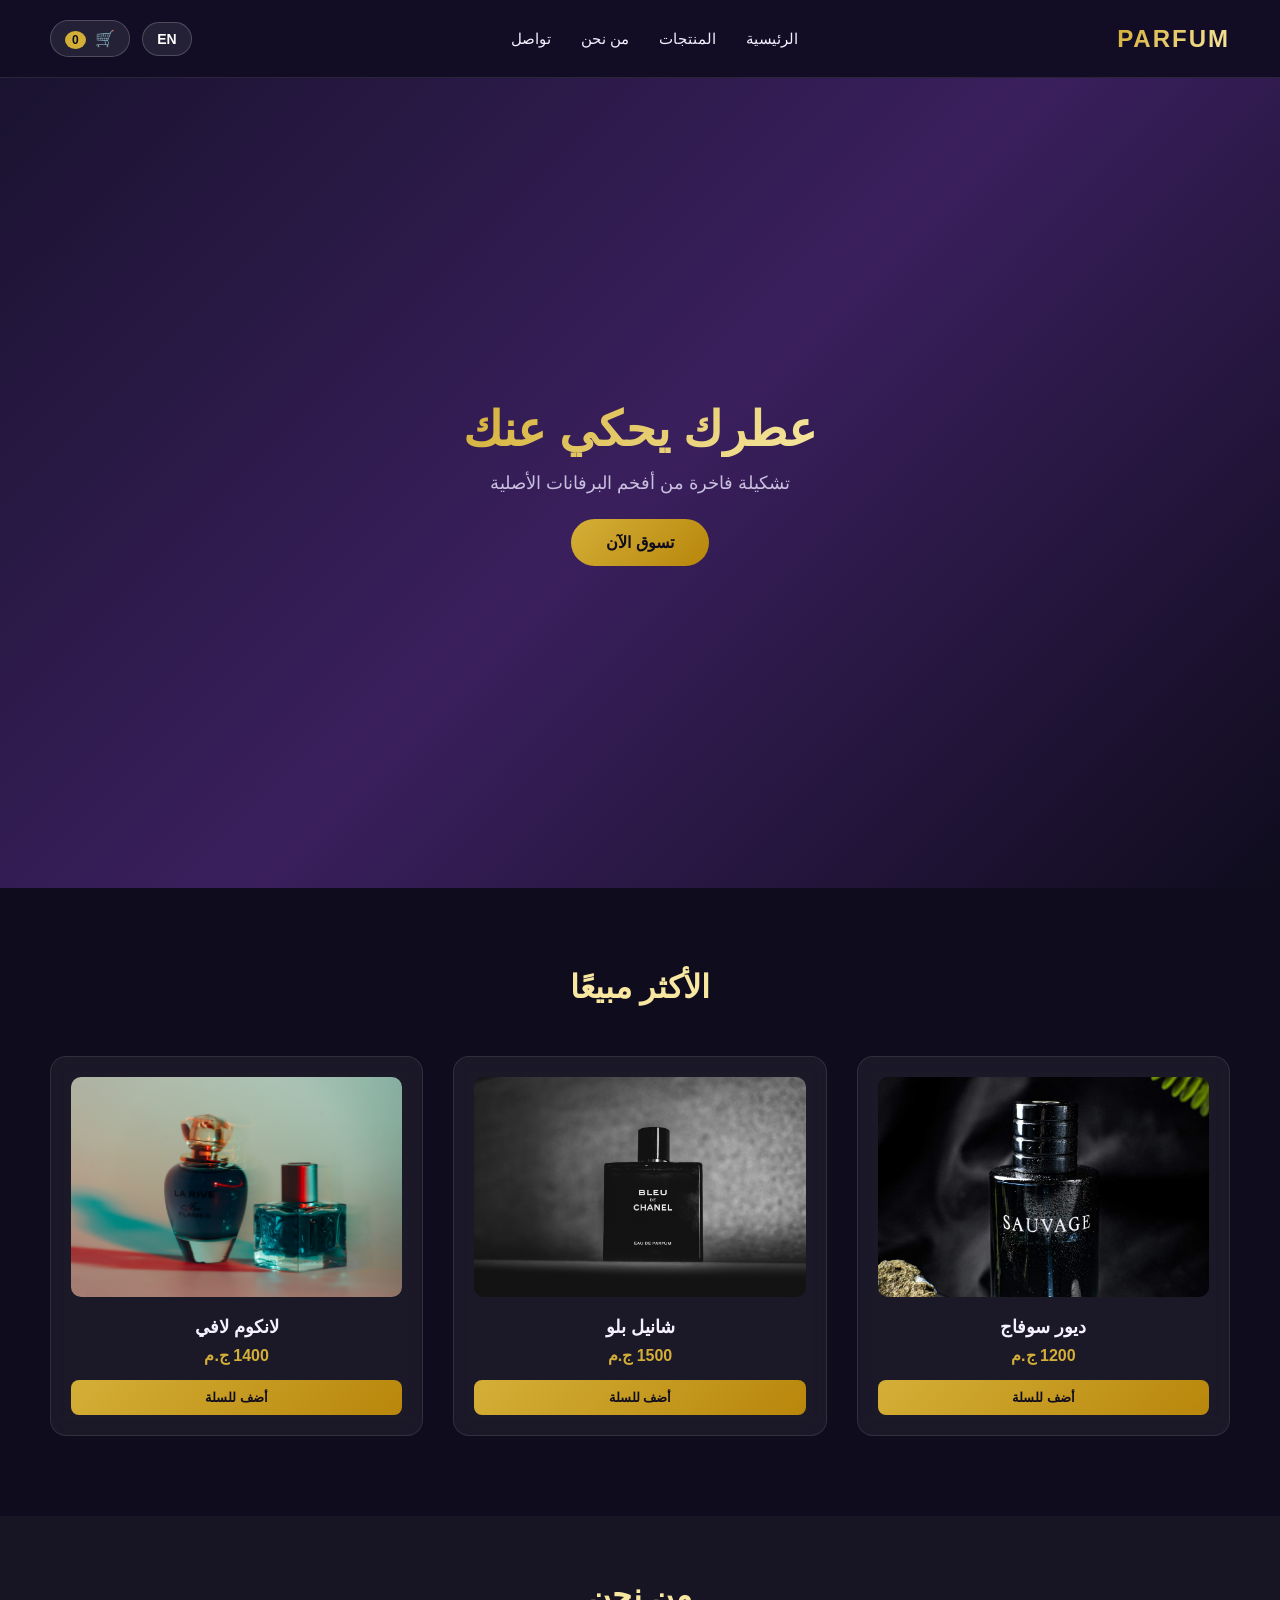
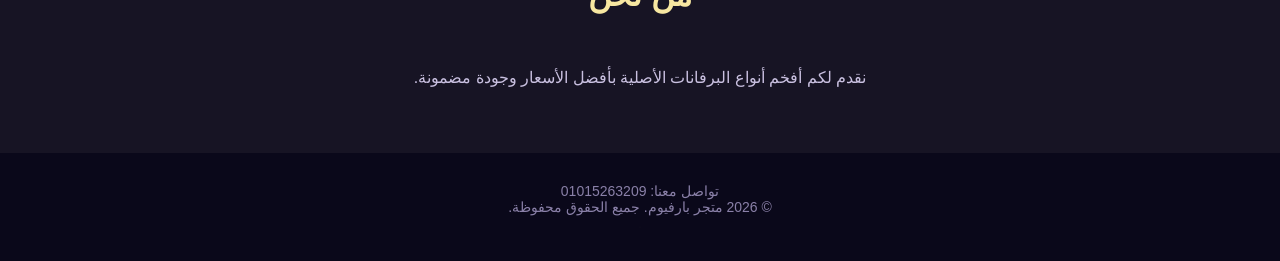
==== index.html @ ea488a66 "Update store" ====
<!DOCTYPE html>
<html lang="ar" dir="rtl" id="htmlRoot">
<head>
  <meta charset="UTF-8">
    <meta name="viewport" content="width=device-width, initial-scale=1.0">

  <title>Dev Masters Store</title>
  <link rel="stylesheet" href="style.css">
</head>
<body>

  <header class="navbar">
    <div class="logo">PARFUM</div>
    <nav class="nav-links">
      <a href="index.html" data-ar="الرئيسية" data-en="Home">الرئيسية</a>
      <a href="products.html" data-ar="المنتجات" data-en="Products">المنتجات</a>
      <a href="#about" data-ar="من نحن" data-en="About">من نحن</a>
      <a href="#contact" data-ar="تواصل" data-en="Contact">تواصل</a>
    </nav>
    <div class="nav-actions">
      <button class="lang-btn" id="langBtn">EN</button>
      <button class="cart-btn" id="cartBtn">
        🛒 <span class="cart-count" id="cartCount">0</span>
      </button>
    </div>
  </header>

  <section class="hero" id="home">
    <div class="hero-content">
      <h1 data-ar="عطرك يحكي عنك" data-en="Your Scent Speaks For You">عطرك يحكي عنك</h1>
      <p data-ar="تشكيلة فاخرة من أفخم البرفانات الأصلية" data-en="A luxury collection of the finest original perfumes">تشكيلة فاخرة من أفخم البرفانات الأصلية</p>
      <a href="products.html" class="btn-primary" data-ar="تسوق الآن" data-en="Shop Now">تسوق الآن</a>
    </div>
  </section>

  <section class="products" id="trending">
    <h2 class="section-title" data-ar="الأكثر مبيعًا" data-en="Trending Now">الأكثر مبيعًا</h2>
    <div class="products-grid" id="trendingGrid"></div>
  </section>

  <section class="about" id="about">
    <h2 class="section-title" data-ar="من نحن" data-en="About Us">من نحن</h2>
    <p data-ar="نقدم لكم أفخم أنواع البرفانات الأصلية بأفضل الأسعار وجودة مضمونة." data-en="We offer the finest original perfumes at the best prices with guaranteed quality.">نقدم لكم أفخم أنواع البرفانات الأصلية بأفضل الأسعار وجودة مضمونة.</p>
  </section>

  <footer id="contact">
    <p data-ar="تواصل معنا: 01015263209" data-en="Contact us: 01015263209">تواصل معنا: 01015263209</p>
      <p data-ar="© 2026 متجر بارفيوم. جميع الحقوق محفوظة." data-en="© 2026 Parfum Store. All rights reserved.">© 2026 متجر بارفيوم. جميع الحقوق محفوظة.</p>
     
      <a href="admin.html" class="hidden-link">.</a>

    </footer>

  <div class="cart-overlay" id="cartOverlay"></div>
  <aside class="cart-drawer" id="cartDrawer">
    <div class="cart-header">
      <h3 data-ar="سلة المشتريات" data-en="Shopping Cart">سلة المشتريات</h3>
      <button class="close-cart" id="closeCart">✕</button>
    </div>
    <div class="cart-items" id="cartItems">
      <p class="empty-cart" data-ar="السلة فارغة" data-en="Cart is empty">السلة فارغة</p>
    </div>
    <div class="cart-footer">
      <div class="cart-total">
        <span data-ar="الإجمالي:" data-en="Total:">الإجمالي:</span>
        <span id="cartTotal">0 ج.م</span>
      </div>
      <button class="checkout-btn" data-ar="إتمام الشراء" data-en="Checkout">إتمام الشراء</button>
    </div>
  </aside>

  <div class="modal-overlay" id="checkoutOverlay"></div>
  <div class="checkout-modal" id="checkoutModal">
    <div class="modal-header">
      <h3 data-ar="إتمام الطلب" data-en="Complete Order">إتمام الطلب</h3>
      <button class="close-modal" id="closeCheckout">✕</button>
    </div>
    <form id="checkoutForm" class="checkout-form">
      <label data-ar="الاسم" data-en="Name">الاسم</label>
      <input type="text" id="custName" required>

      <label data-ar="رقم التليفون" data-en="Phone Number">رقم التليفون</label>
      <input type="tel" id="custPhone" required>

      <label data-ar="طريقة الاستلام" data-en="Delivery Method">طريقة الاستلام</label>
      <div class="radio-group">
        <label><input type="radio" name="deliveryMethod" value="delivery" checked> <span data-ar="توصيل (+30 ج.م)" data-en="Delivery (+30 EGP)">توصيل (+30 ج.م)</span></label>
        <label><input type="radio" name="deliveryMethod" value="pickup"> <span data-ar="استلام من المحل (مجانًا)" data-en="Pickup from store (Free)">استلام من المحل (مجانًا)</span></label>
      </div>

      <div id="addressField">
        <label data-ar="العنوان" data-en="Address">العنوان</label>
        <input type="text" id="custAddress" required>
      </div>

      <label data-ar="طريقة الدفع" data-en="Payment Method">طريقة الدفع</label>
      <div class="radio-group">
        <label><input type="radio" name="paymentMethod" value="cash" checked> <span data-ar="دفع نقدي" data-en="Cash">دفع نقدي</span></label>
        <label><input type="radio" name="paymentMethod" value="wallet"> <span data-ar="محفظة إلكترونية" data-en="E-Wallet">محفظة إلكترونية</span></label>
      </div>

      <div class="modal-total">
        <span data-ar="الإجمالي:" data-en="Total:">الإجمالي:</span>
        <span id="modalTotal">0 ج.م</span>
      </div>

      <button type="submit" class="btn-primary" data-ar="تأكيد الطلب" data-en="Confirm Order">تأكيد الطلب</button>
    </form>
  </div>

  <script src="store.js"></script>
  <script src="script.js"></script>
</body>
</html>
---- style.css ----
* {
  margin: 0;
  padding: 0;
  box-sizing: border-box;
  font-family: 'Segoe UI', Tahoma, sans-serif;
}



body {
  background: #0f0c1d;
  color: #f5f0ff;
}

/* Navbar */
.navbar {
  display: flex;
  justify-content: space-between;
  align-items: center;
  padding: 20px 50px;
  background: rgba(20, 15, 40, 0.7);
  backdrop-filter: blur(10px);
  position: sticky;
  top: 0;
  z-index: 100;
  border-bottom: 1px solid rgba(255,255,255,0.1);
}

.logo {
  font-size: 24px;
  font-weight: bold;
  letter-spacing: 2px;
  background: linear-gradient(135deg, #d4af37, #f7e7a1);
  -webkit-background-clip: text;
  -webkit-text-fill-color: transparent;
}

.nav-links {
  display: flex;
  gap: 30px;
}

.nav-links a {
  color: #f5f0ff;
  text-decoration: none;
  font-size: 15px;
  transition: color 0.3s;
}

.nav-links a:hover {
  color: #d4af37;
}

.nav-actions {
  display: flex;
  align-items: center;
  gap: 12px;
}

.lang-btn {
  background: rgba(255,255,255,0.08);
  border: 1px solid rgba(255,255,255,0.2);
  color: #fff;
  padding: 8px 14px;
  border-radius: 30px;
  cursor: pointer;
  font-size: 14px;
  font-weight: bold;
  transition: background 0.3s;
}

.lang-btn:hover {
  background: rgba(212, 175, 55, 0.2);
}

.cart-btn {
  background: rgba(255,255,255,0.08);
  border: 1px solid rgba(255,255,255,0.2);
  color: #fff;
  padding: 8px 14px;
  border-radius: 30px;
  cursor: pointer;
  font-size: 16px;
  position: relative;
}

.cart-count {
  background: #d4af37;
  color: #0f0c1d;
  border-radius: 50%;
  padding: 2px 7px;
  font-size: 12px;
  font-weight: bold;
  margin-right: 5px;
}

/* Hero */
.hero {
  height: 90vh;
  display: flex;
  align-items: center;
  justify-content: center;
  text-align: center;
  background: linear-gradient(135deg, #1a1330, #3a1f5d, #0f0c1d);
}

.hero-content h1 {
  font-size: 48px;
  margin-bottom: 15px;
  background: linear-gradient(135deg, #d4af37, #f7e7a1);
  -webkit-background-clip: text;
  -webkit-text-fill-color: transparent;
}

.hero-content p {
  font-size: 18px;
  color: #c9c0e0;
  margin-bottom: 25px;
}

.btn-primary {
  display: inline-block;
  padding: 14px 35px;
  background: linear-gradient(135deg, #d4af37, #b8860b);
  color: #0f0c1d;
  text-decoration: none;
  border-radius: 30px;
  font-weight: bold;
  transition: transform 0.3s;
}

.btn-primary:hover {
  transform: translateY(-3px);
}

/* Products (shared: homepage trending + products page) */
.products,
.products-page {
  padding: 80px 50px;
}

.section-title {
  text-align: center;
  font-size: 32px;
  margin-bottom: 50px;
  color: #f7e7a1;
}

.products-grid {
  display: grid;
  grid-template-columns: repeat(auto-fit, minmax(250px, 1fr));
  gap: 30px;
}

.product-card {
  background: rgba(255,255,255,0.05);
  border: 1px solid rgba(255,255,255,0.1);
  border-radius: 16px;
  padding: 20px;
  text-align: center;
  backdrop-filter: blur(8px);
  transition: transform 0.3s, box-shadow 0.3s;
}

.product-card.hidden {
  display: none;
}

.product-card:hover {
  transform: translateY(-8px);
  box-shadow: 0 15px 30px rgba(212, 175, 55, 0.2);
}

.product-card img {
  width: 100%;
  height: 220px;
  object-fit: cover;
  border-radius: 10px;
  margin-bottom: 15px;
}

.product-card h3 {
  margin-bottom: 8px;
  font-size: 18px;
}

.price {
  color: #d4af37;
  font-weight: bold;
  margin-bottom: 15px;
}

.add-to-cart {
  width: 100%;
  padding: 10px;
  background: linear-gradient(135deg, #d4af37, #b8860b);
  border: none;
  border-radius: 8px;
  color: #0f0c1d;
  font-weight: bold;
  cursor: pointer;
  transition: opacity 0.3s;
}

.add-to-cart:hover {
  opacity: 0.85;
}

/* Filter bar */
.filter-bar {
  display: flex;
  justify-content: center;
  gap: 15px;
  margin-bottom: 40px;
  flex-wrap: wrap;
}

.filter-btn {
  background: rgba(255,255,255,0.05);
  border: 1px solid rgba(255,255,255,0.15);
  color: #c9c0e0;
  padding: 10px 24px;
  border-radius: 30px;
  cursor: pointer;
  font-size: 14px;
  transition: all 0.3s;
}

.filter-btn:hover {
  border-color: #d4af37;
  color: #d4af37;
}

.filter-btn.active {
  background: linear-gradient(135deg, #d4af37, #b8860b);
  color: #0f0c1d;
  font-weight: bold;
  border-color: transparent;
}

/* About */
.about {
  padding: 60px 50px;
  text-align: center;
  background: rgba(255,255,255,0.03);
}

.about p {
  max-width: 600px;
  margin: 0 auto;
  color: #c9c0e0;
  line-height: 1.8;
}

/* Footer */
footer {
  text-align: center;
  padding: 30px;
  background: #0a081a;
  color: #8a80a8;
  font-size: 14px;
}

/* Cart Drawer */
.cart-overlay {
  position: fixed;
  inset: 0;
  background: rgba(0,0,0,0.5);
  backdrop-filter: blur(3px);
  opacity: 0;
  visibility: hidden;
  transition: opacity 0.3s;
  z-index: 200;
}

.cart-overlay.active {
  opacity: 1;
  visibility: visible;
}

.cart-drawer {
  position: fixed;
  top: 0;
  right: -400px;
  width: 380px;
  max-width: 90vw;
  height: 100vh;
  background: rgba(20, 15, 40, 0.9);
  backdrop-filter: blur(15px);
  border-left: 1px solid rgba(255,255,255,0.1);
  z-index: 300;
  transition: right 0.4s ease;
  display: flex;
  flex-direction: column;
}

.cart-drawer.active {
  right: 0;
}

.cart-header {
  display: flex;
  justify-content: space-between;
  align-items: center;
  padding: 20px;
  border-bottom: 1px solid rgba(255,255,255,0.1);
}

.close-cart {
  background: none;
  border: none;
  color: #fff;
  font-size: 20px;
  cursor: pointer;
}

.cart-items {
  flex: 1;
  overflow-y: auto;
  padding: 20px;
}

.empty-cart {
  color: #8a80a8;
  text-align: center;
  margin-top: 40px;
}

.cart-item {
  display: flex;
  justify-content: space-between;
  align-items: center;
  padding: 12px 0;
  border-bottom: 1px solid rgba(255,255,255,0.08);
}

.cart-item-info h4 {
  font-size: 15px;
  margin-bottom: 4px;
}

.cart-item-info span {
  color: #d4af37;
  font-size: 14px;
}

.remove-item {
  background: none;
  border: none;
  color: #ff6b6b;
  cursor: pointer;
  font-size: 16px;
}

.cart-footer {
  padding: 20px;
  border-top: 1px solid rgba(255,255,255,0.1);
}

.cart-total {
  display: flex;
  justify-content: space-between;
  margin-bottom: 15px;
  font-size: 17px;
  font-weight: bold;
}

.checkout-btn {
  width: 100%;
  padding: 14px;
  background: linear-gradient(135deg, #d4af37, #b8860b);
  border: none;
  border-radius: 8px;
  color: #0f0c1d;
  font-weight: bold;
  cursor: pointer;
}
.hidden { display: none !important; }

/* Checkout Modal */
.modal-overlay {
  position: fixed;
  inset: 0;
  background: rgba(0,0,0,0.6);
  backdrop-filter: blur(3px);
  opacity: 0;
  visibility: hidden;
  transition: opacity 0.3s;
  z-index: 400;
}
.modal-overlay.active { opacity: 1; visibility: visible; }

.checkout-modal {
  position: fixed;
  top: 50%;
  left: 50%;
  transform: translate(-50%, -50%) scale(0.95);
  width: 420px;
  max-width: 90vw;
  max-height: 85vh;
  overflow-y: auto;
  background: rgba(20,15,40,0.95);
  backdrop-filter: blur(15px);
  border: 1px solid rgba(255,255,255,0.1);
  border-radius: 16px;
  z-index: 500;
  opacity: 0;
  visibility: hidden;
  transition: opacity 0.3s, transform 0.3s;
}
.checkout-modal.active {
  opacity: 1;
  visibility: visible;
  transform: translate(-50%, -50%) scale(1);
}

.modal-header {
  display: flex;
  justify-content: space-between;
  align-items: center;
  padding: 20px;
  border-bottom: 1px solid rgba(255,255,255,0.1);
}

.close-modal {
  background: none;
  border: none;
  color: #fff;
  font-size: 20px;
  cursor: pointer;
}

.checkout-form {
  padding: 20px;
  display: flex;
  flex-direction: column;
  gap: 12px;
}

.checkout-form label {
  font-size: 14px;
  color: #c9c0e0;
}

.checkout-form input[type="text"],
.checkout-form input[type="tel"] {
  padding: 10px 12px;
  border-radius: 8px;
  border: 1px solid rgba(255,255,255,0.15);
  background: rgba(255,255,255,0.05);
  color: #fff;
  font-size: 14px;
}

.radio-group {
  display: flex;
  flex-direction: column;
  gap: 8px;
}

.radio-group label {
  display: flex;
  align-items: center;
  gap: 8px;
  color: #f5f0ff;
  font-size: 14px;
  cursor: pointer;
}

.modal-total {
  display: flex;
  justify-content: space-between;
  font-size: 17px;
  font-weight: bold;
  padding-top: 10px;
  border-top: 1px solid rgba(255,255,255,0.1);
}

/* Admin page */
.admin-page {
  min-height: 100vh;
  display: flex;
  align-items: center;
  justify-content: center;
  padding: 20px;
}

.login-screen { width: 100%; display: flex; justify-content: center; }

.login-form {
  background: rgba(255,255,255,0.05);
  border: 1px solid rgba(255,255,255,0.1);
  backdrop-filter: blur(10px);
  padding: 40px;
  border-radius: 16px;
  width: 340px;
  max-width: 90vw;
  display: flex;
  flex-direction: column;
  gap: 15px;
  text-align: center;
}

.login-form input {
  padding: 12px;
  border-radius: 8px;
  border: 1px solid rgba(255,255,255,0.15);
  background: rgba(255,255,255,0.05);
  color: #fff;
}

.login-error { color: #ff6b6b; font-size: 13px; min-height: 16px; }

.dashboard { width: 100%; max-width: 900px; }

.admin-header {
  display: flex;
  justify-content: space-between;
  align-items: center;
  flex-wrap: wrap;
  gap: 15px;
  margin-bottom: 30px;
}

.admin-tabs { display: flex; gap: 10px; }

.admin-tab {
  background: rgba(255,255,255,0.05);
  border: 1px solid rgba(255,255,255,0.15);
  color: #c9c0e0;
  padding: 10px 20px;
  border-radius: 30px;
  cursor: pointer;
}

.admin-tab.active {
  background: linear-gradient(135deg, #d4af37, #b8860b);
  color: #0f0c1d;
  font-weight: bold;
  border-color: transparent;
}

.admin-section h3 { margin: 20px 0 15px; color: #f7e7a1; }

.empty-state { color: #8a80a8; text-align: center; padding: 30px; }

.order-card {
  background: rgba(255,255,255,0.05);
  border: 1px solid rgba(255,255,255,0.1);
  border-radius: 12px;
  padding: 15px 20px;
  margin-bottom: 15px;
}

.order-header {
  display: flex;
  justify-content: space-between;
  margin-bottom: 8px;
  font-size: 14px;
  color: #c9c0e0;
}

.order-items { list-style: none; margin: 10px 0; font-size: 14px; color: #c9c0e0; }

.order-total { font-weight: bold; color: #d4af37; margin-top: 8px; }

.admin-products-list { display: flex; flex-direction: column; gap: 12px; margin-bottom: 30px; }

.admin-product-row {
  display: flex;
  align-items: center;
  gap: 15px;
  background: rgba(255,255,255,0.05);
  border: 1px solid rgba(255,255,255,0.1);
  border-radius: 10px;
  padding: 10px 15px;
}

.admin-product-row img { width: 50px; height: 50px; object-fit: cover; border-radius: 8px; }

.admin-product-info { flex: 1; display: flex; flex-direction: column; }

.admin-product-info span { font-size: 13px; color: #8a80a8; }

.delete-btn {
  background: rgba(255,107,107,0.15);
  border: 1px solid #ff6b6b;
  color: #ff6b6b;
  padding: 8px 16px;
  border-radius: 8px;
  cursor: pointer;
}

.add-product-form {
  display: flex;
  flex-direction: column;
  gap: 12px;
  background: rgba(255,255,255,0.05);
  border: 1px solid rgba(255,255,255,0.1);
  border-radius: 12px;
  padding: 20px;
}

.add-product-form input,
.add-product-form select {
  padding: 10px 12px;
  border-radius: 8px;
  border: 1px solid rgba(255,255,255,0.15);
  background: rgba(20,15,40,0.6);
  color: #fff;
}

.checkbox-label { display: flex; align-items: center; gap: 8px; color: #c9c0e0; font-size: 14px; }
.status-badge {
  display: inline-block;
  padding: 4px 12px;
  border-radius: 20px;
  font-size: 12px;
  font-weight: bold;
  margin-bottom: 10px;
  
}

.status-pending {
  background: rgba(255, 193, 7, 0.15);
  color: #ffc107;
  border: 1px solid #ffc107;
}

.status-completed {
  background: rgba(76, 175, 80, 0.15);
  color: #4caf50;
  border: 1px solid #4caf50;
}

.order-completed {
  opacity: 0.7;
}

.toggle-status-btn {
  margin-top: 12px;
  width: 100%;
  padding: 10px;
  background: rgba(255,255,255,0.08);
  border: 1px solid rgba(255,255,255,0.2);
  color: #fff;
  border-radius: 8px;
  cursor: pointer;
  font-size: 13px;
}

.toggle-status-btn:hover {
  border-color: #d4af37;
  color: #d4af37;
}

.order-filter-btn {
  background: rgba(255,255,255,0.05);
  border: 1px solid rgba(255,255,255,0.15);
  color: #c9c0e0;
  padding: 8px 18px;
  border-radius: 30px;
  cursor: pointer;
  font-size: 13px;
}

.order-filter-btn.active {
  background: linear-gradient(135deg, #d4af37, #b8860b);
  color: #0f0c1d;
  font-weight: bold;
  border-color: transparent;
}
/* =========================================================
   RESPONSIVE DESIGN - MOBILE & TABLET
   ========================================================= */

/* ---------- Tablets ---------- */
/* =========================================================
   RESPONSIVE DESIGN
   ========================================================= */

html {
  width: 100%;
  max-width: 100%;
  -webkit-text-size-adjust: 100%;
  text-size-adjust: 100%;
}

body {
  width: 100%;
  max-width: 100%;
  min-width: 0;
  overflow-x: hidden;
}


/* =========================================================
   TABLET
   ========================================================= */

@media (max-width: 900px) {

  .navbar {
    padding: 18px 25px;
  }

  .nav-links {
    gap: 20px;
  }

  .nav-links a {
    font-size: 15px;
  }

  .hero {
    height: 75vh;
    min-height: 550px;
    padding: 30px;
  }

  .hero-content h1 {
    font-size: 44px;
  }

  .hero-content p {
    font-size: 18px;
  }

  .products,
  .products-page {
    padding: 70px 30px;
  }

  .products-grid {
    grid-template-columns: repeat(2, minmax(0, 1fr));
    gap: 22px;
  }

  .about {
    padding: 65px 30px;
  }

  .admin-page {
    padding: 25px;
  }
}


/* =========================================================
   MOBILE
   ========================================================= */

@media (max-width: 600px) {

  /* ---------- Navbar ---------- */

  .navbar {
    width: 100%;
    padding: 15px 16px;
    display: flex;
    flex-wrap: wrap;
    gap: 14px;
  }

  .logo {
    font-size: 23px;
  }

  .nav-actions {
    gap: 8px;
  }

  .lang-btn,
  .cart-btn {
    padding: 9px 12px;
    font-size: 14px;
  }

  .nav-links {
    order: 3;
    width: 100%;
    display: flex;
    justify-content: center;
    align-items: center;
    gap: 18px;
    flex-wrap: wrap;
  }

  .nav-links a {
    font-size: 15px;
    white-space: nowrap;
  }


  /* ---------- Hero ---------- */

  .hero {
    width: 100%;
    height: 72vh;
    min-height: 500px;
    padding: 30px 20px;
  }

  .hero-content {
    width: 100%;
    max-width: 500px;
  }

  .hero-content h1 {
    font-size: 36px;
    line-height: 1.35;
    margin-bottom: 16px;
  }

  .hero-content p {
    font-size: 17px;
    line-height: 1.8;
    margin-bottom: 25px;
  }

  .btn-primary {
    padding: 13px 28px;
    font-size: 15px;
  }


  /* ---------- Products ---------- */

  .products,
  .products-page {
    width: 100%;
    padding: 55px 16px;
  }

  .section-title {
    font-size: 29px;
    line-height: 1.4;
    margin-bottom: 30px;
  }

  .products-grid {
    width: 100%;
    grid-template-columns: 1fr;
    gap: 20px;
  }

  .product-card {
    width: 100%;
    min-width: 0;
    padding: 18px;
  }

  .product-card img {
    width: 100%;
    height: 250px;
    object-fit: cover;
  }

  .product-card h3 {
    font-size: 19px;
  }

  .price {
    font-size: 16px;
  }

  .add-to-cart {
    padding: 12px;
    font-size: 15px;
  }


  /* ---------- Filters ---------- */

  .filter-bar {
    width: 100%;
    gap: 9px;
    margin-bottom: 30px;
  }

  .filter-btn {
    padding: 10px 16px;
    font-size: 14px;
  }


  /* ---------- About ---------- */

  .about {
    width: 100%;
    padding: 55px 20px;
  }

  .about p {
    width: 100%;
    max-width: 600px;
    font-size: 16px;
    line-height: 1.9;
  }


  /* ---------- Footer ---------- */

  footer {
    padding: 30px 18px;
  }

  footer p {
    font-size: 14px;
    line-height: 1.8;
  }


  /* =========================================================
     CART
     ========================================================= */

  .cart-drawer {
    width: 100%;
    max-width: 100%;
    right: -100%;
  }

  .cart-drawer.active {
    right: 0;
  }

  .cart-header {
    padding: 18px;
  }

  .cart-header h3 {
    font-size: 19px;
  }

  .cart-items {
    padding: 18px;
  }

  .cart-item-info h4 {
    font-size: 16px;
  }

  .cart-item-info span {
    font-size: 14px;
  }

  .cart-footer {
    padding: 18px;
  }

  .cart-total {
    font-size: 16px;
  }

  .checkout-btn {
    padding: 14px;
    font-size: 15px;
  }


  /* =========================================================
     CHECKOUT
     ========================================================= */

  .checkout-modal {
    width: calc(100% - 24px);
    max-width: 500px;
    max-height: 90vh;
    overflow-y: auto;
  }

  .modal-header {
    padding: 18px;
  }

  .modal-header h3 {
    font-size: 20px;
  }

  .checkout-form {
    padding: 18px;
    gap: 11px;
  }

  .checkout-form label {
    font-size: 15px;
  }

  .checkout-form input[type="text"],
  .checkout-form input[type="tel"] {
    width: 100%;
    min-height: 44px;
    font-size: 16px;
  }

  .radio-group label {
    font-size: 15px;
    line-height: 1.6;
  }

  .modal-total {
    font-size: 17px;
  }


  /* =========================================================
     ADMIN
     ========================================================= */

  .admin-page {
    width: 100%;
    min-height: 100vh;
    padding: 15px;
  }

  .login-form {
    width: 100%;
    max-width: 380px;
    padding: 28px 20px;
  }

  .login-form h2 {
    font-size: 23px;
  }

  .login-form input {
    width: 100%;
    min-height: 44px;
    font-size: 16px;
  }

  .login-form .btn-primary {
    width: 100%;
  }

  .dashboard {
    width: 100%;
    max-width: 100%;
  }

  .admin-header {
    width: 100%;
    flex-direction: column;
    align-items: stretch;
    gap: 15px;
  }

  .admin-header h2 {
    font-size: 23px;
    text-align: center;
  }

  .admin-tabs {
    width: 100%;
    display: flex;
  }

  .admin-tab {
    flex: 1;
    padding: 11px 8px;
    font-size: 14px;
  }

  .admin-section {
    width: 100%;
    padding: 18px 14px;
  }

  .admin-section h3 {
    font-size: 20px;
  }

  .order-header {
    gap: 10px;
    flex-wrap: wrap;
    font-size: 14px;
  }

  .order-card {
    padding: 16px;
  }

  .order-card p,
  .order-items {
    font-size: 14px;
    line-height: 1.7;
  }

  .order-filter-btn {
    padding: 10px 15px;
    font-size: 14px;
  }

  .add-product-form {
    width: 100%;
  }

  .add-product-form input,
  .add-product-form select {
    width: 100%;
    min-height: 44px;
    font-size: 16px;
  }

  .admin-product-row {
    gap: 12px;
    padding: 10px;
  }

  .admin-product-row img {
    width: 48px;
    height: 48px;
    flex-shrink: 0;
  }

  .admin-product-info {
    min-width: 0;
  }

  .admin-product-info strong {
    font-size: 14px;
  }

  .admin-product-info span {
    font-size: 12px;
  }

  .delete-btn {
    padding: 8px 12px;
    flex-shrink: 0;
  }
}


/* =========================================================
   SMALL PHONES
   ========================================================= */

@media (max-width: 380px) {

  .navbar {
    padding: 13px 12px;
  }

  .logo {
    font-size: 21px;
  }

  .nav-links {
    gap: 13px;
  }

  .nav-links a {
    font-size: 14px;
  }

  .hero {
    min-height: 470px;
    padding: 25px 15px;
  }

  .hero-content h1 {
    font-size: 32px;
  }

  .hero-content p {
    font-size: 16px;
  }

  .products,
  .products-page {
    padding: 50px 13px;
  }

  .section-title {
    font-size: 27px;
  }

  .product-card img {
    height: 230px;
  }

  .about {
    padding: 50px 16px;
  }

  .about p {
    font-size: 15px;
  }

  .filter-btn {
    padding: 9px 13px;
    font-size: 13px;
  }
}

  /* =========================================================
     ADMIN / DASHBOARD
     ========================================================= */

  .admin-page {
    padding: 12px;
  }

  .login-screen {
    padding: 15px;
  }

  .login-form {
    width: 100%;
    max-width: 360px;
    box-sizing: border-box;
    padding: 25px 20px;
  }

  .login-form h2 {
    font-size: 22px;
  }

  .login-form input {
    width: 100%;
    box-sizing: border-box;
  }

  .login-form .btn-primary {
    width: 100%;
  }


  /* ADMIN HEADER */

  .admin-header {
    flex-direction: column;
    align-items: stretch;
    gap: 15px;
  }

  .admin-header h2 {
    font-size: 23px;
    text-align: center;
  }

  .admin-tabs {
    width: 100%;
    display: flex;
  }

  .admin-tab {
    flex: 1;
    padding: 11px 8px;
    font-size: 13px;
  }


  /* ADMIN SECTIONS */

  .admin-section {
    padding: 18px 14px;
    margin-top: 15px;
  }

  .admin-section h3 {
    font-size: 19px;
  }


  /* ORDER FILTER */

  .order-filter-btn {
    padding: 9px 13px;
    font-size: 13px;
  }


  /* ADD PRODUCT FORM */

  .add-product-form {
    display: flex;
    flex-direction: column;
    gap: 12px;
  }

  .add-product-form input,
  .add-product-form select,
  .add-product-form button {
    width: 100%;
    box-sizing: border-box;
  }

  .checkbox-label {
    font-size: 13px;
    line-height: 1.6;
    width: 50px;
    height: 50px;
  }


  /* ADMIN PRODUCTS */

  .admin-products-list {
    grid-template-columns: 1fr;
    gap: 15px;
  }
}


/* ---------- Very Small Phones ---------- */
@media (max-width: 380px) {

  .navbar {
    padding: 12px;
  }

  .nav-links {
    gap: 10px;
  }

  .nav-links a {
    font-size: 12px;
  }

  .hero-content h1 {
    font-size: 29px;
  }

  .hero-content p {
    font-size: 14px;
  }

  .section-title {
    font-size: 24px;
  }

  .filter-btn {
    padding: 8px 11px;
    font-size: 12px;
  }

  .admin-page {
    padding: 8px;
  }

  .admin-section {
    padding: 15px 10px;
  }
}
/* =========================================================
   RESPONSIVE DESIGN
   ========================================================= */

html {
  width: 100%;
  max-width: 100%;
  -webkit-text-size-adjust: 100%;
  text-size-adjust: 100%;
}

body {
  width: 100%;
  max-width: 100%;
  min-width: 0;
  overflow-x: hidden;
}


/* =========================================================
   TABLET
   ========================================================= */

@media (max-width: 900px) {

  .navbar {
    padding: 18px 25px;
  }

  .nav-links {
    gap: 20px;
  }

  .nav-links a {
    font-size: 15px;
  }

  .hero {
    height: 75vh;
    min-height: 550px;
    padding: 30px;
  }

  .hero-content h1 {
    font-size: 44px;
  }

  .hero-content p {
    font-size: 18px;
  }

  .products,
  .products-page {
    padding: 70px 30px;
  }

  .products-grid {
    grid-template-columns: repeat(2, minmax(0, 1fr));
    gap: 22px;
  }

  .about {
    padding: 65px 30px;
  }

  .admin-page {
    padding: 25px;
  }
}


/* =========================================================
   MOBILE
   ========================================================= */

@media (max-width: 600px) {

  /* ---------- Navbar ---------- */

  .navbar {
    width: 100%;
    padding: 15px 16px;
    display: flex;
    flex-wrap: wrap;
    gap: 14px;
  }

  .logo {
    font-size: 23px;
  }

  .nav-actions {
    gap: 8px;
  }

  .lang-btn,
  .cart-btn {
    padding: 9px 12px;
    font-size: 14px;
  }

  .nav-links {
    order: 3;
    width: 100%;
    display: flex;
    justify-content: center;
    align-items: center;
    gap: 18px;
    flex-wrap: wrap;
  }

  .nav-links a {
    font-size: 15px;
    white-space: nowrap;
  }


  /* ---------- Hero ---------- */

  .hero {
    width: 100%;
    height: 72vh;
    min-height: 500px;
    padding: 30px 20px;
  }

  .hero-content {
    width: 100%;
    max-width: 500px;
  }

  .hero-content h1 {
    font-size: 36px;
    line-height: 1.35;
    margin-bottom: 16px;
  }

  .hero-content p {
    font-size: 17px;
    line-height: 1.8;
    margin-bottom: 25px;
  }

  .btn-primary {
    padding: 13px 28px;
    font-size: 15px;
  }


  /* ---------- Products ---------- */

  .products,
  .products-page {
    width: 100%;
    padding: 55px 16px;
  }

  .section-title {
    font-size: 29px;
    line-height: 1.4;
    margin-bottom: 30px;
  }

  .products-grid {
    width: 100%;
    grid-template-columns: 1fr;
    gap: 20px;
  }

  .product-card {
    width: 100%;
    min-width: 0;
    padding: 18px;
  }

  .product-card img {
    width: 100%;
    height: 250px;
    object-fit: cover;
  }

  .product-card h3 {
    font-size: 19px;
  }

  .price {
    font-size: 16px;
  }

  .add-to-cart {
    padding: 12px;
    font-size: 15px;
  }


  /* ---------- Filters ---------- */

  .filter-bar {
    width: 100%;
    gap: 9px;
    margin-bottom: 30px;
  }

  .filter-btn {
    padding: 10px 16px;
    font-size: 14px;
  }


  /* ---------- About ---------- */

  .about {
    width: 100%;
    padding: 55px 20px;
  }

  .about p {
    width: 100%;
    max-width: 600px;
    font-size: 16px;
    line-height: 1.9;
  }


  /* ---------- Footer ---------- */

  footer {
    padding: 30px 18px;
  }

  footer p {
    font-size: 14px;
    line-height: 1.8;
  }


  /* =========================================================
     CART
     ========================================================= */

  .cart-drawer {
    width: 100%;
    max-width: 100%;
    right: -100%;
  }

  .cart-drawer.active {
    right: 0;
  }

  .cart-header {
    padding: 18px;
  }

  .cart-header h3 {
    font-size: 19px;
  }

  .cart-items {
    padding: 18px;
  }

  .cart-item-info h4 {
    font-size: 16px;
  }

  .cart-item-info span {
    font-size: 14px;
  }

  .cart-footer {
    padding: 18px;
  }

  .cart-total {
    font-size: 16px;
  }

  .checkout-btn {
    padding: 14px;
    font-size: 15px;
  }


  /* =========================================================
     CHECKOUT
     ========================================================= */

  .checkout-modal {
    width: calc(100% - 24px);
    max-width: 500px;
    max-height: 90vh;
    overflow-y: auto;
  }

  .modal-header {
    padding: 18px;
  }

  .modal-header h3 {
    font-size: 20px;
  }

  .checkout-form {
    padding: 18px;
    gap: 11px;
  }

  .checkout-form label {
    font-size: 15px;
  }

  .checkout-form input[type="text"],
  .checkout-form input[type="tel"] {
    width: 100%;
    min-height: 44px;
    font-size: 16px;
  }

  .radio-group label {
    font-size: 15px;
    line-height: 1.6;
  }

  .modal-total {
    font-size: 17px;
  }


  /* =========================================================
     ADMIN
     ========================================================= */

  .admin-page {
    width: 100%;
    min-height: 100vh;
    padding: 15px;
  }

  .login-form {
    width: 100%;
    max-width: 380px;
    padding: 28px 20px;
  }

  .login-form h2 {
    font-size: 23px;
  }

  .login-form input {
    width: 100%;
    min-height: 44px;
    font-size: 16px;
  }

  .login-form .btn-primary {
    width: 100%;
  }

  .dashboard {
    width: 100%;
    max-width: 100%;
  }

  .admin-header {
    width: 100%;
    flex-direction: column;
    align-items: stretch;
    gap: 15px;
  }

  .admin-header h2 {
    font-size: 23px;
    text-align: center;
  }

  .admin-tabs {
    width: 100%;
    display: flex;
  }

  .admin-tab {
    flex: 1;
    padding: 11px 8px;
    font-size: 14px;
  }

  .admin-section {
    width: 100%;
    padding: 18px 14px;
  }

  .admin-section h3 {
    font-size: 20px;
  }

  .order-header {
    gap: 10px;
    flex-wrap: wrap;
    font-size: 14px;
  }

  .order-card {
    padding: 16px;
  }

  .order-card p,
  .order-items {
    font-size: 14px;
    line-height: 1.7;
  }

  .order-filter-btn {
    padding: 10px 15px;
    font-size: 14px;
  }

  .add-product-form {
    width: 100%;
  }

  .add-product-form input,
  .add-product-form select {
    width: 100%;
    min-height: 44px;
    font-size: 16px;
  }

  .admin-product-row {
    gap: 12px;
    padding: 10px;
  }

  .admin-product-row img {
    width: 48px;
    height: 48px;
    flex-shrink: 0;
  }

  .admin-product-info {
    min-width: 0;
  }

  .admin-product-info strong {
    font-size: 14px;
  }

  .admin-product-info span {
    font-size: 12px;
  }

  .delete-btn {
    padding: 8px 12px;
    flex-shrink: 0;
  }
}


/* =========================================================
   SMALL PHONES
   ========================================================= */

@media (max-width: 380px) {

  .navbar {
    padding: 13px 12px;
  }

  .logo {
    font-size: 21px;
  }

  .nav-links {
    gap: 13px;
  }

  .nav-links a {
    font-size: 14px;
  }

  .hero {
    min-height: 470px;
    padding: 25px 15px;
  }

  .hero-content h1 {
    font-size: 32px;
  }

  .hero-content p {
    font-size: 16px;
  }

  .products,
  .products-page {
    padding: 50px 13px;
  }

  .section-title {
    font-size: 27px;
  }

  .product-card img {
    height: 230px;
  }

  .about {
    padding: 50px 16px;
  }

  .about p {
    font-size: 15px;
  }

  .filter-btn {
    padding: 9px 13px;
    font-size: 13px;
  }
}
.hidden-link{
    text-align: center;
    align-items: center;
    justify-content: center;
    display: flex;
    color:#0f0c1d;
    text-decoration: none;

}
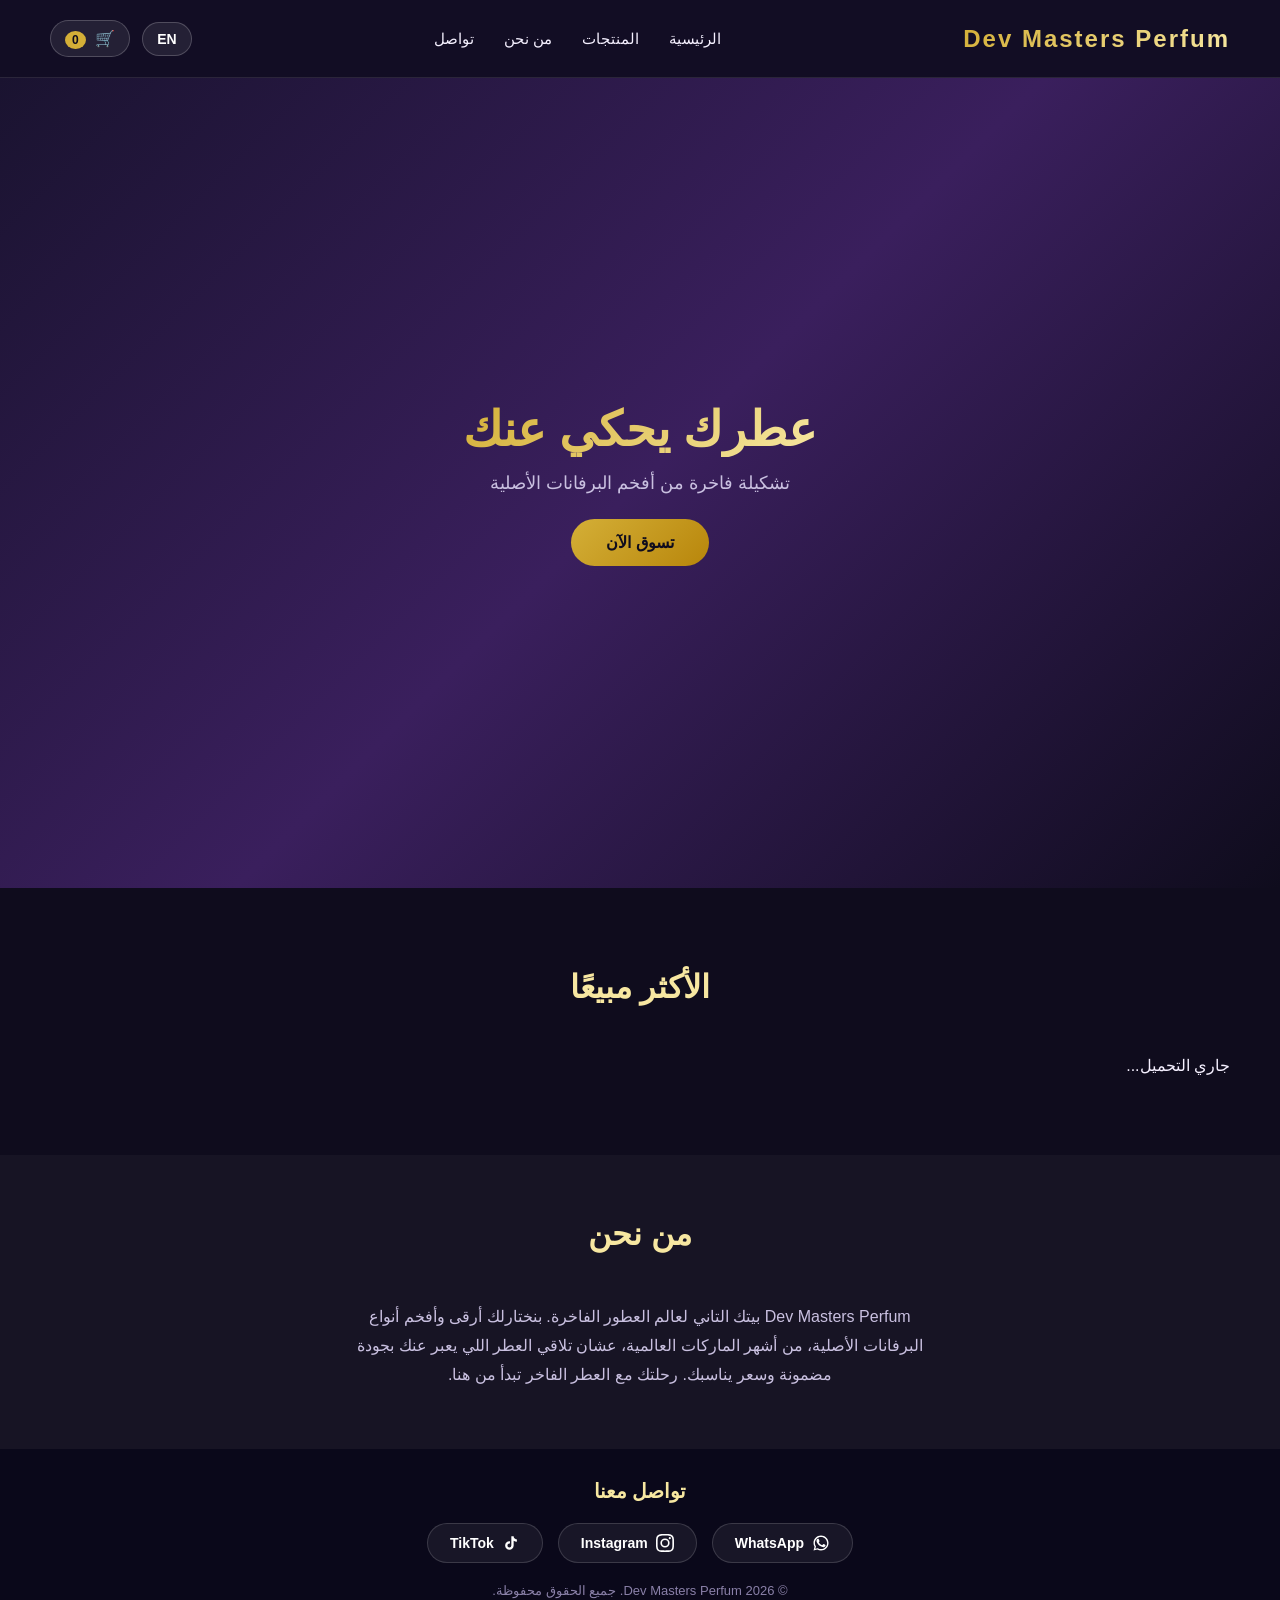
==== commit 10eabf3d: "Update store : icons, database" ====
--- a/index.html
+++ b/index.html
@@ -10,7 +10,7 @@
 <body>
 
   <header class="navbar">
-    <div class="logo">PARFUM</div>
+    <div class="logo">Dev Masters Perfum</div>
     <nav class="nav-links">
       <a href="index.html" data-ar="الرئيسية" data-en="Home">الرئيسية</a>
       <a href="products.html" data-ar="المنتجات" data-en="Products">المنتجات</a>
@@ -39,17 +39,28 @@
   </section>
 
   <section class="about" id="about">
-    <h2 class="section-title" data-ar="من نحن" data-en="About Us">من نحن</h2>
-    <p data-ar="نقدم لكم أفخم أنواع البرفانات الأصلية بأفضل الأسعار وجودة مضمونة." data-en="We offer the finest original perfumes at the best prices with guaranteed quality.">نقدم لكم أفخم أنواع البرفانات الأصلية بأفضل الأسعار وجودة مضمونة.</p>
-  </section>
+  <h2 class="section-title" data-ar="من نحن" data-en="About Us">من نحن</h2>
+  <p data-ar="Dev Masters Perfum بيتك التاني لعالم العطور الفاخرة. بنختارلك أرقى وأفخم أنواع البرفانات الأصلية، من أشهر الماركات العالمية، عشان تلاقي العطر اللي يعبر عنك بجودة مضمونة وسعر يناسبك. رحلتك مع العطر الفاخر تبدأ من هنا." data-en="Dev Masters Perfum is your gateway to the world of luxury fragrances. We handpick the finest original perfumes from the world's most renowned brands, so you can find the scent that truly represents you — guaranteed quality, prices that make sense. Your journey with luxury fragrance starts here.">Dev Masters Perfum بيتك التاني لعالم العطور الفاخرة. بنختارلك أرقى وأفخم أنواع البرفانات الأصلية، من أشهر الماركات العالمية، عشان تلاقي العطر اللي يعبر عنك بجودة مضمونة وسعر يناسبك. رحلتك مع العطر الفاخر تبدأ من هنا.</p>
+</section>
 
   <footer id="contact">
-    <p data-ar="تواصل معنا: 01015263209" data-en="Contact us: 01015263209">تواصل معنا: 01015263209</p>
-      <p data-ar="© 2026 متجر بارفيوم. جميع الحقوق محفوظة." data-en="© 2026 Parfum Store. All rights reserved.">© 2026 متجر بارفيوم. جميع الحقوق محفوظة.</p>
-     
-      <a href="admin.html" class="hidden-link">.</a>
-
-    </footer>
+  <h3 class="footer-title" data-ar="تواصل معنا" data-en="Get in Touch">تواصل معنا</h3>
+  <div class="social-links">
+  <a href="https://wa.me/201015263209" target="_blank" class="social-link whatsapp">
+    <svg viewBox="0 0 24 24" width="18" height="18" fill="currentColor"><path d="M17.472 14.382c-.297-.149-1.758-.867-2.03-.967-.273-.099-.471-.148-.67.15-.197.297-.767.966-.94 1.164-.173.198-.347.223-.644.075-.297-.15-1.255-.463-2.39-1.475-.883-.788-1.48-1.761-1.653-2.059-.173-.297-.018-.458.13-.606.134-.133.298-.347.446-.52.149-.174.198-.298.298-.497.099-.198.05-.371-.025-.52-.075-.149-.669-1.612-.916-2.207-.242-.579-.487-.5-.669-.51-.173-.008-.371-.01-.57-.01-.198 0-.52.074-.792.372-.272.297-1.04 1.016-1.04 2.479 0 1.462 1.065 2.875 1.213 3.074.148.198 2.095 3.2 5.076 4.487.71.306 1.263.489 1.694.626.712.226 1.36.194 1.872.118.571-.085 1.758-.719 2.006-1.413.248-.694.248-1.289.173-1.413-.074-.124-.272-.198-.57-.347z"/><path d="M12.001 2C6.478 2 2 6.477 2 12c0 1.888.525 3.657 1.437 5.163L2 22l4.955-1.418A9.947 9.947 0 0012.001 22C17.523 22 22 17.523 22 12S17.523 2 12.001 2zm0 18.15a8.13 8.13 0 01-4.148-1.135l-.297-.176-3.096.885.897-2.995-.194-.308A8.139 8.139 0 013.85 12c0-4.494 3.657-8.15 8.151-8.15 4.493 0 8.15 3.656 8.15 8.15 0 4.494-3.657 8.15-8.15 8.15z"/></svg>
+    <span>WhatsApp</span>
+  </a>
+  <a href="https://instagram.com/dev_masters_66" target="_blank" class="social-link instagram">
+    <svg viewBox="0 0 24 24" width="18" height="18" fill="currentColor"><path d="M12 2.163c3.204 0 3.584.012 4.85.07 3.252.148 4.771 1.691 4.919 4.919.058 1.265.069 1.645.069 4.849 0 3.205-.012 3.584-.069 4.849-.149 3.225-1.664 4.771-4.919 4.919-1.266.058-1.644.07-4.85.07-3.204 0-3.584-.012-4.849-.07-3.26-.149-4.771-1.699-4.919-4.92-.058-1.265-.07-1.644-.07-4.849 0-3.204.013-3.583.07-4.849.149-3.227 1.664-4.771 4.919-4.919 1.266-.057 1.645-.069 4.849-.069zM12 0C8.741 0 8.332.014 7.052.072 2.695.272.273 2.69.073 7.052.014 8.332 0 8.741 0 12c0 3.259.014 3.668.072 4.948.2 4.358 2.618 6.78 6.98 6.98C8.332 23.986 8.741 24 12 24c3.259 0 3.668-.014 4.948-.072 4.354-.2 6.782-2.618 6.979-6.98.059-1.28.073-1.689.073-4.948 0-3.259-.014-3.668-.072-4.948-.196-4.354-2.617-6.78-6.979-6.98C15.668.014 15.259 0 12 0zm0 5.838a6.162 6.162 0 100 12.324 6.162 6.162 0 000-12.324zM12 16a4 4 0 110-8 4 4 0 010 8zm6.406-11.845a1.44 1.44 0 100 2.881 1.44 1.44 0 000-2.881z"/></svg>
+    <span>Instagram</span>
+  </a>
+  <a href="https://tiktok.com/@dev.masters" target="_blank" class="social-link tiktok">
+    <svg viewBox="0 0 24 24" width="18" height="18" fill="currentColor"><path d="M16.6 5.82s.51.5 0 0A4.278 4.278 0 0115.54 3h-3.09v12.4a2.592 2.592 0 01-2.59 2.5c-1.42 0-2.6-1.16-2.6-2.6 0-1.72 1.66-3.01 3.37-2.48V9.66c-3.45-.46-6.47 2.22-6.47 5.64 0 3.33 2.76 5.7 5.69 5.7 3.14 0 5.69-2.55 5.69-5.7V9.01a7.35 7.35 0 004.3 1.38V7.3s-1.88.09-3.24-1.48z"/></svg>
+    <span>TikTok</span>
+  </a>
+</div>
+  <p class="copyright" data-ar="© 2026 Dev Masters Perfum. جميع الحقوق محفوظة." data-en="© 2026 Dev Masters Perfum. All rights reserved.">© 2026 Dev Masters Perfum. جميع الحقوق محفوظة.</p>
+</footer>
 
   <div class="cart-overlay" id="cartOverlay"></div>
   <aside class="cart-drawer" id="cartDrawer">
--- a/style.css
+++ b/style.css
@@ -1872,4 +1872,63 @@
     color:#0f0c1d;
     text-decoration: none;
 
+}
+.footer-title {
+  color: #f7e7a1;
+  font-size: 20px;
+  margin-bottom: 20px;
+}
+
+.social-links {
+  display: flex;
+  justify-content: center;
+  gap: 15px;
+  flex-wrap: wrap;
+  margin-bottom: 20px;
+}
+
+.social-link {
+  display: flex;
+  align-items: center;
+  gap: 8px;
+  padding: 10px 22px;
+  border-radius: 30px;
+  text-decoration: none;
+  color: #fff;
+  font-size: 14px;
+  font-weight: bold;
+  background: rgba(255,255,255,0.06);
+  border: 1px solid rgba(255,255,255,0.15);
+  transition: transform 0.3s, opacity 0.3s;
+}
+
+.social-link:hover {
+  transform: translateY(-3px);
+}
+
+.social-link.whatsapp:hover { border-color: #25D366; color: #25D366; }
+.social-link.instagram:hover { border-color: #d4af37; color: #d4af37; }
+.social-link.tiktok:hover { border-color: #ff0050; color: #ff0050; }
+
+.copyright {
+  color: #8a80a8;
+  font-size: 13px;
+}
+.social-link {
+  display: flex;
+  align-items: center;
+  gap: 8px;
+  padding: 10px 22px;
+  border-radius: 30px;
+  text-decoration: none;
+  color: #fff;
+  font-size: 14px;
+  font-weight: bold;
+  background: rgba(255,255,255,0.06);
+  border: 1px solid rgba(255,255,255,0.15);
+  transition: transform 0.3s, opacity 0.3s, color 0.3s, border-color 0.3s;
+}
+
+.social-link svg {
+  flex-shrink: 0;
 }
